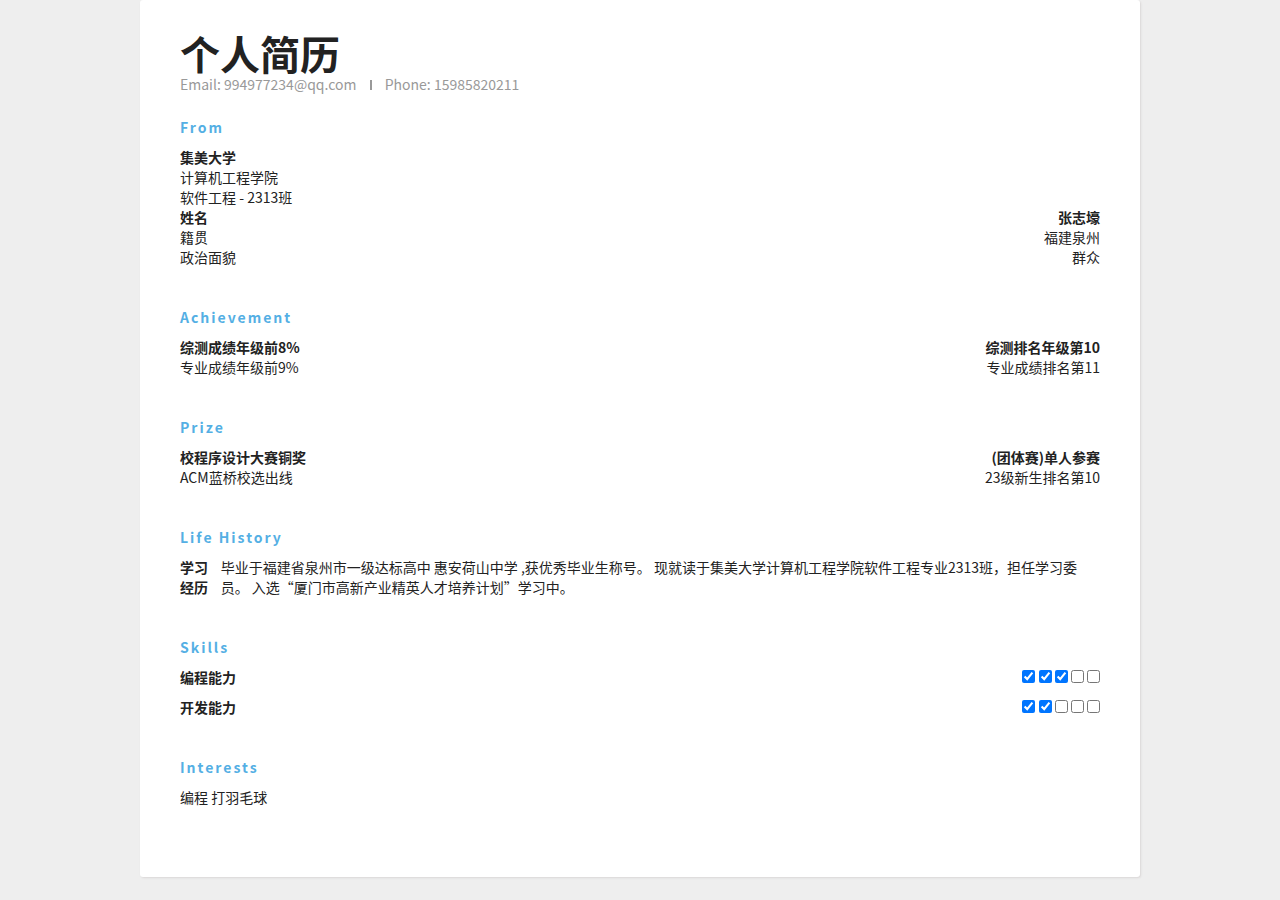
==== resume/resume.html @ 5688c06e "Update resume.html" ====
<!DOCTYPE html>
<html lang="en">
<head>
    <meta charset="UTF-8">
    <meta name="viewport" content="width=device-width, initial-scale=1.0">
    <title>Resume</title>
    <link rel="stylesheet" href="resume.css">
    <link rel="stylesheet" href="style/step/step1.css">
    <link rel="stylesheet" href="style/step/step2.css">
    <link rel="stylesheet" href="style/step/step3.css">
    <link rel="stylesheet" href="style/step/step4.css">
    <link rel="stylesheet" href="style/step/step5.css">
    <link rel="stylesheet" href="style/step/step6.css">
    <link rel="stylesheet" href="style/step/step7.css">
    <link rel="stylesheet" href="https://cdnjs.cloudflare.com/ajax/libs/animate.css/4.1.1/animate.min.css">
</head>
<body>
    <div class="container">
        <div class="header">
            <div class="full-name">
                <div class="animate__animated animate__bounceInRight"><span class="first-name">个人简历</span></div>
                <!-- <span class="last-name">last</span> -->
            </div>
            <div class="contact-info">
                <span class="email">Email: <qq/span>
                <span class="email-val">994977234@qq.com</span>
                <span class="separator"></span>
                <span class="phone">Phone: </span>
                <span class="phone-val">15985820211</span>
            </div>
            
        <div class="details">
            <div class="section">
                <div class="section__title">From</div>
                <div class="section__list">
                    <div class="animate__animated animate__bounceInLeft">
                        <div class="section__list-item">
                        <div class="left">
                            <div class="name">集美大学</div>
                            <div class="addr">计算机工程学院</div>
                            <div class="duration">软件工程 - 2313班</div>
                        </div>
                    </div>
                </div>
                    <div class="section__list-item">
                        <div class="animate__animated animate__bounceInLeft">
                           <div class="left">
                                <div class="name">姓名</div>
                                <div class="addr">籍贯</div>
                                <div class="duration">政治面貌</div>
                            </div> 
                        </div>
                        <div class="animate__animated animate__bounceInRight">
                            <div class="right">
                                <div class="name">张志壕</div>
                                <div class="desc">福建泉州</div>
                                <div class="desc">群众</div>
                            </div>
                        </div>
                    </div>
                </div>
            </div>
        <div class="details">
            <div class="section">
                <div class="section__title">Achievement</div>
                <div class="section__list">
                    <div class="animate__animated animate__bounceInLeft">
                        <div class="section__list-item">
                        <div class="left">
                            <div class="name">综测成绩年级前8%</div>
                            <div class="addr">专业成绩年级前9%</div>
                        </div>
                        <div class="right">
                            <div class="name">综测排名年级第10</div>
                            <div class="desc">专业成绩排名第11</div>
                        </div>
                    </div>
                    </div>
                </div>
            </div>
            <div class="section">
                <div class="section__title">Prize</div>
                <div class="section__list">
                    <div class="animate__animated animate__bounceInRight">
                        <div class="section__list-item">
                        <div class="left">
                            <div class="name">校程序设计大赛铜奖</div>
                            <div class="addr">ACM蓝桥校选出线</div>
                            <div class="duration"></div>
                        </div>
                        <div class="right">
                            <div class="name">(团体赛)单人参赛</div>
                            <div class="desc">23级新生排名第10</div>
                        </div>
                    </div>
                    </div>
                </div>
    
            </div>
            <div class="section">
                <div class="section__title">Life History</div>
                <div class="section__list">
                    <div class="animate__animated animate__backInUp">
                        <div class="section__list-item">
                            <div class="name">学习经历 </div>
                            <div class="text">毕业于福建省泉州市一级达标高中 惠安荷山中学 ,获优秀毕业生称号。
                                现就读于集美大学计算机工程学院软件工程专业2313班，担任学习委员。
                                入选“厦门市高新产业精英人才培养计划”学习中。
                            </div>
                        </div>
                    </div>
                    
    
                    
                </div>
            </div>
            <div class="section">
                <div class="section__title">Skills</div>
                <div class="skills">
                    <div class="skills__item">
                        <div class="left">
                            <div class="animate__animated animate__animated animate__bounceIn">
                                <div class="name">
                                    编程能力
                                </div>
                            </div>
                        </div>
                        <div class="right">
                            <input id="ck1" type="checkbox" checked />
                            <label for="ck1"></label>
    
                            <input id="ck2" type="checkbox" checked />
                            <label for="ck2"></label>
    
                            <input id="ck3" type="checkbox" checked />
                            <label for="ck3"></label>
    
                            <input id="ck4" type="checkbox" />
                            <label for="ck4"></label>
                            
                            <input id="ck5" type="checkbox" />
                            <label for="ck5"></label>
    
                        </div>
                    </div>
    
                </div>
                <div class="skills__item">
                    <div class="left">
                        <div class="animate__animated animate__bounceIn">
                            <div class="name">
                            开发能力
                            </div>
                        </div>
                    </div>
                    <div class="right">
                        <input id="css_ck1" type="checkbox" checked />
                        <label for="css_ck1"></label>
    
                        <input id="css_ck2" type="checkbox" checked />
                        <label for="css_ck2"></label>
    
                        <input id="css_ck3" type="checkbox" />
                        <label for="css_ck3"></label>
                        
                        <input id="css_ck4" type="checkbox" />
                        <label for="css_ck4"></label>
    
                        <input id="css_ck5" type="checkbox" />
                        <label for="css_ck5"></label>
    
                    </div>
                </div>
    
            </div>
            <div class="section">
                <div class="section__title">
                    Interests
                </div>
                <div class="section__list">
                    <div class="section__list-item">
                        编程 打羽毛球
                    </div>
                </div>
            </div>
        </div>
    </div>
</body>
</html>
---- resume/resume.css ----
/* 重置所有元素的边距 */
* {
    /* 边距为0 */
    margin: 0;
    /* 内边距为0 */
    padding: 0;
    /* 盒模型为border-box */
    box-sizing: border-box;
}

/* 设置 html 元素高度为100%,充满整个视窗 */
html {
    /* 高度为100% */
    height: 100%;
}

/* 设置 body 最小高度为100%,充满整个视窗 */
body {
    /* 最小高度为100% */
    min-height: 100%;
    /* 背景色 */
    background: #eee;
    /* 字体家族 */
    font-family: -apple-system,BlinkMacSystemFont,Helvetica Neue,PingFang SC,Microsoft YaHei,Source Han Sans SC,Noto Sans CJK SC,WenQuanYi Micro Hei,sans-serif;
    /* 字体粗细 */
    font-weight: 400;
    /* 文字颜色 */
    color: #222;
    /* 文字大小 */
    font-size: 14px;
    /* 行高 */
    line-height: 26px;
    /* 底部边距 */
    padding-bottom: 50px;
}

/* 设置容器的最大宽度、背景、阴影等 */
.container {
    /* 最大宽度 */
    max-width: 700px;
    /* 背景色 */
    background: #fff;
    /* 左右自动边距 */
    margin: 0px auto;
    /* 阴影 */
    box-shadow: 1px 1px 2px #DAD7D7;
    /* 圆角 */
    border-radius: 3px;
    /* 内边距 */
    padding: 40px;
    /* 顶部边距 */
    margin-top: 50px;
}

/* 头部样式 */
.header {
    /* 底部边距 */
    margin-bottom: 30px;
}

/* 全名样式 */
.header .full-name {
    /* 文字大小 */
    font-size: 40px;
    /* 文字转换为大写 */
    text-transform: uppercase;
    /* 底部边距 */
    margin-bottom: 5px;
}

/* 名样式加粗 */
.header .first-name {
    /* 字体加粗 */
    font-weight: 700;
}

/* 姓样式细体 */
.header .last-name {
    /* 字体细体 */
    font-weight: 300;
}

/* 联系信息样式 */
.header .contact-info {
    /* 底部边距 */
    margin-bottom: 20px;
}

/* 邮箱和电话样式 */
.header .email,
.header .phone {
    /* 文字颜色 */
    color: #999;
    /* 字体细体 */
    font-weight: 300;
}

/* 分隔线样式 */
.header .separator {
    /* 高度 */
    height: 10px;
    /* 转换为行内块元素 */
    display: inline-block;
    /* 左边框 */
    border-left: 2px solid #999;
    /* 左右边距 */
    margin: 0px 10px;
}

/* 职位样式 */
.header .position {
    /* 字体加粗 */
    font-weight: bold;
    /* 转换为行内块元素 */
    display: inline-block;
    /* 右边距 */
    margin-right: 10px;
    /* 下划线 */
    /* text-decoration: underline; */
    color: #54AFE4;
}

/* 详细信息样式 */
.details {
    /* 行高 */
    line-height: 20px;
}

/* 区域块样式 */
.details .section {
    /* 底部边距 */
    margin-bottom: 40px;
}

/* 最后一个区域块边距为0 */
.details .section:last-of-type {
    /* 底部边距为0 */
    margin-bottom: 0px;
}

/* 区域标题样式 */
.details .section__title {
    /* 字母间距 */
    letter-spacing: 2px;
    /* 文字颜色 */
    color: #54AFE4;
    /* 字体加粗 */
    font-weight: bold;
    /* 底部边距 */
    margin-bottom: 10px;
}

/* 区域块的列表项样式 */
.details .section__list-item {
    /* 底部边距 */
    margin-bottom: 40px;
    display: flex;
    justify-content: space-between;
}

/* 最后一个列表项边距为0 */
.details .section__list-item:last-of-type {
    /* 底部边距为0 */
    margin-bottom: 0;
}

/* 左右两列对齐方式 */
.details .left,
.details .right {
    /* 垂直对齐 */
    vertical-align: top;
    /* 转换为行内块元素 */
    display: inline-block;
}

/* 左列宽度 */
.details .left {
    /* 宽度为60% */
    /* width: 60%; */
}

/* 右列文本右对齐 */
.details .right {
    /* 文本右对齐 */
    text-align: right;
    /* 宽度为39% */
    /* width: 39%; */
}

/* 名字加粗 */
.details .name {
    /* 字体加粗 */
    font-weight: bold;
}

/* 链接样式 */
.details a {
    /* 去掉下划线 */
    text-decoration: none;
    /* 颜色 */
    color: #000;
    /* 斜体 */
    font-style: italic;
}

/* 鼠标悬停时添加下划线 */
.details a:hover {
    /* 文字下划线 */
    text-decoration: underline;
    /* 颜色 */
    color: #000;
}

/* 每项技能的样式 */
.details .skills__item {
    /* 底部边距 */
    margin-bottom: 10px;
    display: flex;
    justify-content: space-between;
}

/* 技能条样式 */
---- resume/style/step/step1.css ----
* {
    margin: 0;
}

body, html {
    height: 100%;
}

header, footer {
    padding: 1rem;
    background-color: aliceblue;
}

p, aside {
    margin: 1rem;
}
---- resume/style/step/step2.css ----
.container {
    max-width: 1000px;
    min-height: 100%;
    margin: 0 auto;
    display: flex;
    flex-direction: column;
    justify-content: space-between;
}
---- resume/style/step/step3.css ----
main {
    margin-bottom: auto;
}
---- resume/style/step/step4.css ----
main {
    display: flex;
}
---- resume/style/step/step5.css ----
main aside {
    flex-shrink: 0;
    margin-right: 2rem;
}
---- resume/style/step/step6.css ----
@media (max-width: 768px) {
    main {
        padding: 1rem;
        flex-direction: column;
    }
}
---- resume/style/step/step7.css ----
@media (max-width: 768px) {
    main {
        flex-direction: column-reverse;

    }
}
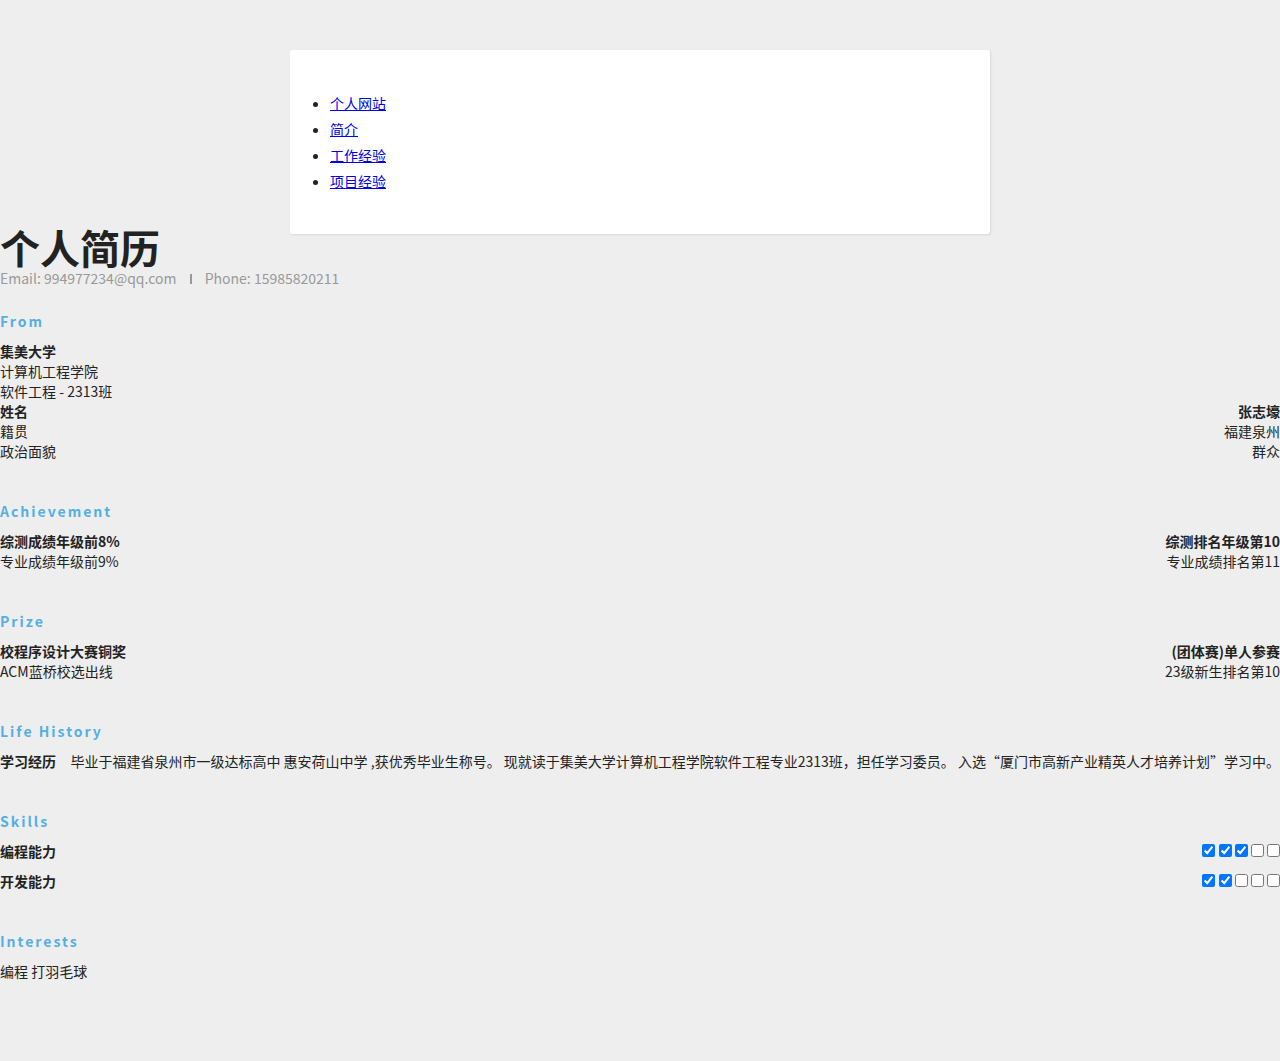
==== commit bf834d08: "Update resume.html" ====
--- a/resume/resume.html
+++ b/resume/resume.html
@@ -5,17 +5,45 @@
     <meta name="viewport" content="width=device-width, initial-scale=1.0">
     <title>Resume</title>
     <link rel="stylesheet" href="resume.css">
-    <link rel="stylesheet" href="style/step/step1.css">
-    <link rel="stylesheet" href="style/step/step2.css">
-    <link rel="stylesheet" href="style/step/step3.css">
-    <link rel="stylesheet" href="style/step/step4.css">
-    <link rel="stylesheet" href="style/step/step5.css">
-    <link rel="stylesheet" href="style/step/step6.css">
-    <link rel="stylesheet" href="style/step/step7.css">
+    <link rel="stylesheet" href="style/style/step1.css">
+    <link rel="stylesheet" href="style/style/step2.css">
+    <link rel="stylesheet" href="style/style/step3.css">
+    <link rel="stylesheet" href="style/style/step4.css">
+    <link rel="stylesheet" href="style/style/step5.css">
+    <link rel="stylesheet" href="style/style/step6.css">
+    <link rel="stylesheet" href="style/style/step7.css">
+    <link rel="stylesheet" href="style/style/step8.css">
+    <link rel="stylesheet" href="style/style/step9.css">
+    <link rel="stylesheet" href="style/style/step10.css">
+    <link rel="stylesheet" href="style/style/step11.css">
+    <link rel="stylesheet" href="style/style/step12.css">
+    <link rel="stylesheet" href="style/style/step13.css">
+    <link rel="stylesheet" href="style/style/step14.css">
+    <link rel="stylesheet" href="style/style/step15.css">
+    <link rel="stylesheet" href="style/style/step16.css">
+    <link rel="stylesheet" href="style/style/step17.css">
+    <link rel="stylesheet" href="style/style/step18.css">
     <link rel="stylesheet" href="https://cdnjs.cloudflare.com/ajax/libs/animate.css/4.1.1/animate.min.css">
 </head>
 <body>
-    <div class="container">
+    <header class="nav">
+        <div class="container container-flex">
+            <ul>
+                <li><a href="https://shang11925.github.io/MyWeb.html" class="nav-link site-title">个人网站</a></li>
+            </ul>
+            <ul>
+                <li><a href="https://shang11925.github.io/resume/resume/resume.html" class="nav-link">简介</a></li>
+            </ul>
+            <ul>
+                <li><a href="#" class="nav-link">工作经验</a></li>
+            </ul>
+            <ul>
+                <li><a href="#" class="nav-link">项目经验</a></li>
+            </ul>
+        </div>
+    </header>
+    
+    <div class="containerResume">
         <div class="header">
             <div class="full-name">
                 <div class="animate__animated animate__bounceInRight"><span class="first-name">个人简历</span></div>
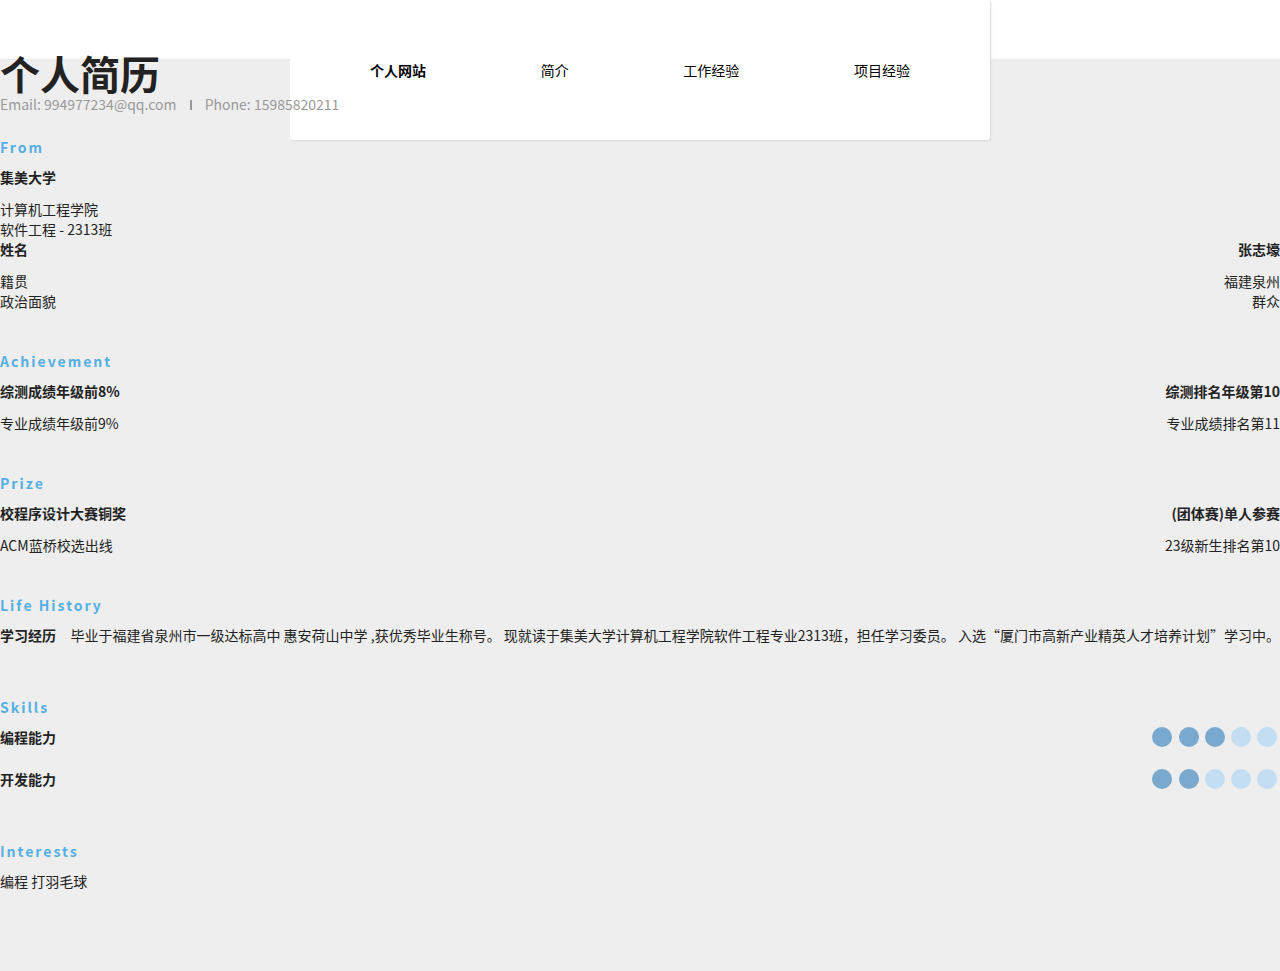
==== commit 19550f4c: "Update resume.html" ====
--- a/resume/resume.html
+++ b/resume/resume.html
@@ -4,7 +4,7 @@
     <meta charset="UTF-8">
     <meta name="viewport" content="width=device-width, initial-scale=1.0">
     <title>Resume</title>
-    <link rel="stylesheet" href="resume.css">
+    <link rel="stylesheet" href="resume2.css">
     <link rel="stylesheet" href="style/style/step1.css">
     <link rel="stylesheet" href="style/style/step2.css">
     <link rel="stylesheet" href="style/style/step3.css">
--- a/resume/resume2.css
+++ b/resume/resume2.css
@@ -0,0 +1,246 @@
+/* 重置所有元素的边距 */
+* {
+    /* 边距为0 */
+    margin: 0;
+    /* 内边距为0 */
+    padding: 0;
+    /* 盒模型为border-box */
+    box-sizing: border-box;
+}
+
+/* 设置 html 元素高度为100%,充满整个视窗 */
+html {
+    /* 高度为100% */
+    height: 100%;
+}
+
+/* 设置 body 最小高度为100%,充满整个视窗 */
+body {
+    /* 最小高度为100% */
+    min-height: 100%;
+    /* 背景色 */
+    background: #eee;
+    /* 字体家族 */
+    font-family: -apple-system,BlinkMacSystemFont,Helvetica Neue,PingFang SC,Microsoft YaHei,Source Han Sans SC,Noto Sans CJK SC,WenQuanYi Micro Hei,sans-serif;
+    /* 字体粗细 */
+    font-weight: 400;
+    /* 文字颜色 */
+    color: #222;
+    /* 文字大小 */
+    font-size: 14px;
+    /* 行高 */
+    line-height: 26px;
+    /* 底部边距 */
+    padding-bottom: 50px;
+}
+
+/* 设置容器的最大宽度、背景、阴影等 */
+.container {
+    /* 最大宽度 */
+    max-width: 700px;
+    /* 背景色 */
+    background: #fff;
+    /* 左右自动边距 */
+    margin: 0px auto;
+    /* 阴影 */
+    box-shadow: 1px 1px 2px #DAD7D7;
+    /* 圆角 */
+    border-radius: 3px;
+    /* 内边距 */
+    padding: 40px;
+    /* 顶部边距 */
+    margin-top: 50px;
+}
+
+/* 头部样式 */
+.header {
+    /* 底部边距 */
+    margin-bottom: 30px;
+}
+
+/* 全名样式 */
+.header .full-name {
+    /* 文字大小 */
+    font-size: 40px;
+    /* 文字转换为大写 */
+    text-transform: uppercase;
+    /* 底部边距 */
+    margin-bottom: 5px;
+}
+
+/* 名样式加粗 */
+.header .first-name {
+    /* 字体加粗 */
+    font-weight: 700;
+}
+
+/* 姓样式细体 */
+.header .last-name {
+    /* 字体细体 */
+    font-weight: 300;
+}
+
+/* 联系信息样式 */
+.header .contact-info {
+    /* 底部边距 */
+    margin-bottom: 20px;
+}
+
+/* 邮箱和电话样式 */
+.header .email,
+.header .phone {
+    /* 文字颜色 */
+    color: #999;
+    /* 字体细体 */
+    font-weight: 300;
+}
+
+/* 分隔线样式 */
+.header .separator {
+    /* 高度 */
+    height: 10px;
+    /* 转换为行内块元素 */
+    display: inline-block;
+    /* 左边框 */
+    border-left: 2px solid #999;
+    /* 左右边距 */
+    margin: 0px 10px;
+}
+
+/* 职位样式 */
+.header .position {
+    /* 字体加粗 */
+    font-weight: bold;
+    /* 转换为行内块元素 */
+    display: inline-block;
+    /* 右边距 */
+    margin-right: 10px;
+    /* 下划线 */
+    text-decoration: underline;
+}
+
+/* 详细信息样式 */
+.details {
+    /* 行高 */
+    line-height: 20px;
+}
+
+/* 区域块样式 */
+.details .section {
+    /* 底部边距 */
+    margin-bottom: 40px;
+}
+
+/* 最后一个区域块边距为0 */
+.details .section:last-of-type {
+    /* 底部边距为0 */
+    margin-bottom: 0px;
+}
+
+/* 区域标题样式 */
+.details .section__title {
+    /* 字母间距 */
+    letter-spacing: 2px;
+    /* 文字颜色 */
+    color: #54AFE4;
+    /* 字体加粗 */
+    font-weight: bold;
+    /* 底部边距 */
+    margin-bottom: 10px;
+}
+
+/* 区域块的列表项样式 */
+.details .section__list-item {
+    /* 底部边距 */
+    margin-bottom: 40px;
+    display: flex;
+    justify-content: space-between;
+}
+
+/* 最后一个列表项边距为0 */
+.details .section__list-item:last-of-type {
+    /* 底部边距为0 */
+    margin-bottom: 0;
+}
+
+/* 左右两列对齐方式 */
+.details .left,
+.details .right {
+    /* 垂直对齐 */
+    vertical-align: top;
+    /* 转换为行内块元素 */
+    display: inline-block;
+}
+
+/* 左列宽度 */
+.details .left {
+    /* 宽度为60% */
+    /* width: 60%; */
+}
+
+/* 右列文本右对齐 */
+.details .right {
+    /* 文本右对齐 */
+    text-align: right;
+    /* 宽度为39% */
+    /* width: 39%; */
+}
+
+/* 名字加粗 */
+.details .name {
+    /* 字体加粗 */
+    font-weight: bold;
+}
+
+/* 链接样式 */
+.details a {
+    /* 去掉下划线 */
+    text-decoration: none;
+    /* 颜色 */
+    color: #000;
+    /* 斜体 */
+    font-style: italic;
+}
+
+/* 鼠标悬停时添加下划线 */
+.details a:hover {
+    /* 文字下划线 */
+    text-decoration: underline;
+    /* 颜色 */
+    color: #000;
+}
+
+/* 每项技能的样式 */
+.details .skills__item {
+    /* 底部边距 */
+    margin-bottom: 10px;
+    display: flex;
+    justify-content: space-between;
+}
+
+/* 技能条样式 */
+/* 输入隐藏 */
+.details .skills__item .right input {
+    display: none;
+}
+
+/* 标签样式 */
+.details .skills__item .right label {
+    /* 转换为行内块元素 */
+    display: inline-block;
+    /* 宽度 */
+    width: 20px;
+    /* 高度 */
+    height: 20px;
+    /* 背景色 */
+    background: #C3DEF3;
+    /* 圆角 */
+    border-radius: 20px;
+    /* 右边距 */
+    margin-right: 3px;
+}
+
+/* 选择时改变标签背景色 */
+.details .skills__item .right input:checked+label {
+    background: #79A9CE;
+}
--- a/resume/style/style/step1.css
+++ b/resume/style/style/step1.css
@@ -0,0 +1,5 @@
+/* 通用样式重置 */
+* {
+    margin: 0; /* 设置外边距为0 */
+    padding: 0; /* 设置内边距为0 */
+}
--- a/resume/style/style/step2.css
+++ b/resume/style/style/step2.css
@@ -0,0 +1,4 @@
+.container {
+    width: 80%; /* 设置容器宽度为80% */
+    margin: 0 auto; /* 设置容器居中 */
+}
--- a/resume/style/style/step3.css
+++ b/resume/style/style/step3.css
@@ -0,0 +1,4 @@
+.container-flex {
+    display: flex; /* 设置容器为flex布局 */
+    justify-content: space-between; /* 设置子元素水平间距为头尾平均分布 */
+}
--- a/resume/style/style/step4.css
+++ b/resume/style/style/step4.css
@@ -0,0 +1,8 @@
+/* 导航栏列表项 */
+.nav li {
+    display: inline-block; /* 设置导航栏列表项为inline-block元素 */
+    list-style: none; /* 取消列表项前面的默认样式 */
+    height: 60px; /* 设置列表项高度为60px */
+    line-height: 60px; /* 设置列表项中的文本垂直居中 */
+    padding: 0 40px; /* 设置列表项左右内边距为40px */
+}
--- a/resume/style/style/step5.css
+++ b/resume/style/style/step5.css
@@ -0,0 +1,5 @@
+/* 导航栏链接样式 */
+.nav-link {
+    color: #000; /* 设置链接颜色为黑色 */
+    text-decoration: none; /* 去掉链接下划线 */
+}
--- a/resume/style/style/step6.css
+++ b/resume/style/style/step6.css
@@ -0,0 +1,4 @@
+/* 网站标题样式 */
+.site-title {
+    font-weight: bold; /* 设置文字加粗 */
+}
--- a/resume/style/style/step7.css
+++ b/resume/style/style/step7.css
@@ -0,0 +1,7 @@
+/* 导航栏样式 */
+.nav {
+    background: #fff; /* 设置导航栏背景色为白色 */
+    height: 60px; /* 设置导航栏高度为60px */
+    border-bottom: 1px solid #e9ecef; 
+    /* 设置导航栏底部边框为1px灰色 */
+}
--- a/resume/style/style/step8.css
+++ b/resume/style/style/step8.css
@@ -0,0 +1,9 @@
+/* 导航栏列表项悬停效果 */
+.nav li:hover {
+    border-bottom: 1px solid #DE3712; /* 设置列表项悬停时底部边框为1px红色 */
+}
+
+/* 导航栏链接悬停效果 */
+.nav-link:hover {
+    color: #DE3712; /* 设置链接悬停时颜色为红色 */
+}
--- a/resume/style/style/step9.css
+++ b/resume/style/style/step9.css
@@ -0,0 +1,9 @@
+/* 主内容样式 */
+main {
+    margin-top: 120px; /* 设置主内容距离上方距离为120px */
+}
+
+.bq {
+    width: 60%; /* 设置宽度为60% */
+    margin: 120px auto; /* 设置引用部分居中，上下外边距为120px */
+}
--- a/resume/style/style/step10.css
+++ b/resume/style/style/step10.css
@@ -0,0 +1,5 @@
+/* 个人简介样式 */
+.intro {
+    max-width: 500px; /* 设置个人简介最大宽度为500px */
+    margin: 0 auto; /* 设置个人简介居中 */
+}
--- a/resume/style/style/step11.css
+++ b/resume/style/style/step11.css
@@ -0,0 +1,7 @@
+/* 头像样式 */
+.avatar {
+    float: left; /* 设置头像左浮动 */
+    margin-right: 20px; /* 设置头像右边距为20px */
+    border-radius: 50%; /* 设置圆形头像 */
+    width: 100px; /* 设置头像宽度为100px */
+}
--- a/resume/style/style/step12.css
+++ b/resume/style/style/step12.css
@@ -0,0 +1,7 @@
+.name {
+    margin-bottom: 12px; /* 设置用户名下方外边距为12px */
+}
+
+.bio {
+    color: gray; /* 设置颜色为灰色 */
+}
--- a/resume/style/style/step13.css
+++ b/resume/style/style/step13.css
@@ -0,0 +1,7 @@
+/* 引用区块内的小字 */
+.small {
+    font-size: 12px; /* 设置字号为12px */
+    text-align: center; /* 设置居中对齐 */
+    color: gray; /* 设置字体颜色为灰色 */
+    margin-bottom: 8px; /* 设置下方外边距为8px */
+}
--- a/resume/style/style/step14.css
+++ b/resume/style/style/step14.css
@@ -0,0 +1,12 @@
+/* 引用区块的样式 */
+blockquote {
+    font-size: 23px; /* 设置字号为23px */
+    font-family: Open Sans; /* 设置字体为Open Sans */
+    font-style: italic; /* 设置文字倾斜 */
+    color: #555555; /* 设置字体颜色为深灰色 */
+    padding: 18px 30px 18px 75px; /* 设置内边距，顺序分别为上右下左 */
+    border-left: 8px solid #78C0A8; /* 设置左侧边框为8px蓝色 */
+    line-height: 1.6; /* 设置行高为1.6倍 */
+    position: relative; /* 设置定位为相对定位 */
+    background: #EDEDED; /* 设置背景色为浅灰色 */
+}
--- a/resume/style/style/step15.css
+++ b/resume/style/style/step15.css
@@ -0,0 +1,15 @@
+/* 引用区块的左引号 */
+blockquote::before {
+    font-family: Arial; /* 设置字体为Arial */
+    content: "\201C"; /* 设置内容为左引号 */
+    color: #78C0A8; /* 设置颜色为蓝色 */
+    font-size: 64px; /* 设置字号为64px */
+    position: absolute; /* 设置绝对定位 */
+    left: 10px; /* 设置距离左侧10px */
+    top: -10px; /* 设置距离上方-10px */
+}
+
+/* 引用区块的右引号 */
+blockquote::after {
+    content: ''; /* 设置内容为空 */
+}
--- a/resume/style/style/step16.css
+++ b/resume/style/style/step16.css
@@ -0,0 +1,8 @@
+/* 引用区块中的文字 */
+blockquote span {
+    display: block; /* 设置为块元素 */
+    color: #333333; /* 设置字体颜色为黑色 */
+    font-style: normal; /* 取消字体倾斜 */
+    font-weight: bold; /* 设置字体加粗 */
+    margin-top: 16px; /* 上方外边距为16px */
+}
--- a/resume/style/style/step17.css
+++ b/resume/style/style/step17.css
@@ -0,0 +1,11 @@
+/* 当屏幕宽度小于或等于768px时，应用以下样式 */
+@media (max-width: 980px) {
+    .nav ul:last-child {
+        display: none; /* 隐藏导航栏最后一个ul元素 */
+    }
+}
+@media (max-width: 900px) {
+    .nav ul:last-child + ul {
+        display: none; /* 隐藏导航栏最后一个ul元素 */
+    }
+}
--- a/resume/style/style/step18.css
+++ b/resume/style/style/step18.css
@@ -0,0 +1,11 @@
+/* 当屏幕宽度小于或等于768px时，应用以下样式 */
+@media (max-width: 768px) {
+    .container-flex ul:first-child {
+        flex-grow: 1; /* 伸展剩余空间 */
+        text-align: center; /* 文本居中 */
+    }
+    
+    .bq {
+        width: 100%; /* 设置宽度为100% */
+    }
+}
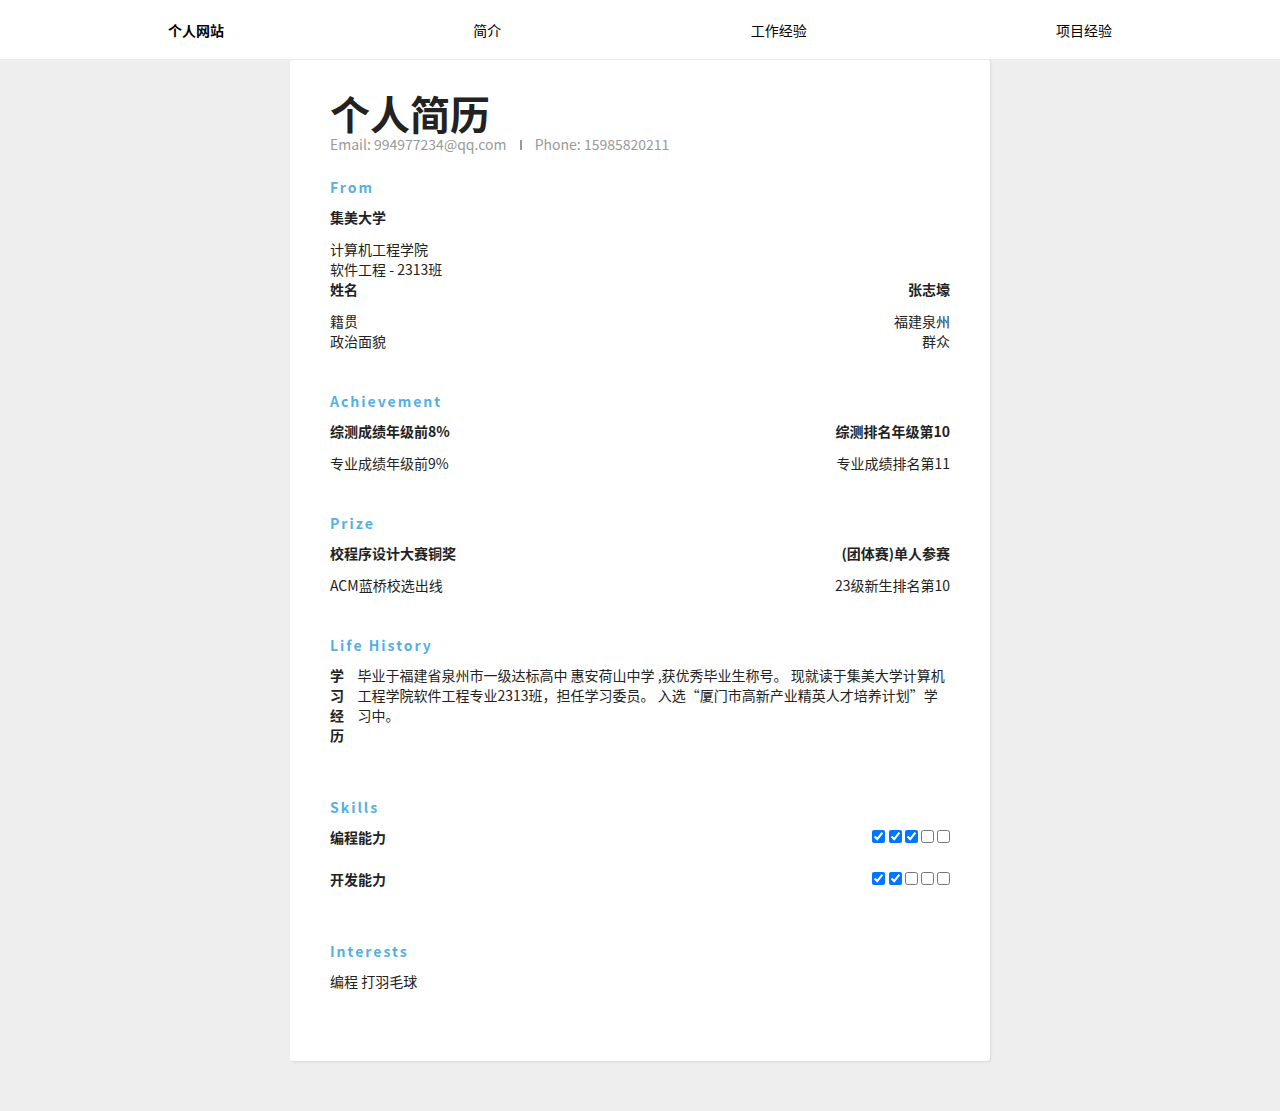
==== commit fb09c2e7: "Update resume.html" ====
--- a/resume/resume.html
+++ b/resume/resume.html
@@ -4,7 +4,7 @@
     <meta charset="UTF-8">
     <meta name="viewport" content="width=device-width, initial-scale=1.0">
     <title>Resume</title>
-    <link rel="stylesheet" href="resume2.css">
+    <link rel="stylesheet" href="resume.css">
     <link rel="stylesheet" href="style/style/step1.css">
     <link rel="stylesheet" href="style/style/step2.css">
     <link rel="stylesheet" href="style/style/step3.css">
--- a/resume/resume.css
+++ b/resume/resume.css
@@ -0,0 +1,223 @@
+/* 重置所有元素的边距 */
+* {
+    /* 边距为0 */
+    margin: 0;
+    /* 内边距为0 */
+    padding: 0;
+    /* 盒模型为border-box */
+    box-sizing: border-box;
+}
+
+/* 设置 html 元素高度为100%,充满整个视窗 */
+html {
+    /* 高度为100% */
+    height: 100%;
+}
+
+/* 设置 body 最小高度为100%,充满整个视窗 */
+body {
+    /* 最小高度为100% */
+    min-height: 100%;
+    /* 背景色 */
+    background: #eee;
+    /* 字体家族 */
+    font-family: -apple-system,BlinkMacSystemFont,Helvetica Neue,PingFang SC,Microsoft YaHei,Source Han Sans SC,Noto Sans CJK SC,WenQuanYi Micro Hei,sans-serif;
+    /* 字体粗细 */
+    font-weight: 400;
+    /* 文字颜色 */
+    color: #222;
+    /* 文字大小 */
+    font-size: 14px;
+    /* 行高 */
+    line-height: 26px;
+    /* 底部边距 */
+    padding-bottom: 50px;
+}
+
+/* 设置容器的最大宽度、背景、阴影等 */
+.containerResume {
+    /* 最大宽度 */
+    max-width: 700px;
+    /* 背景色 */
+    background: #fff;
+    /* 左右自动边距 */
+    margin: 0px auto;
+    /* 阴影 */
+    box-shadow: 1px 1px 2px #DAD7D7;
+    /* 圆角 */
+    border-radius: 3px;
+    /* 内边距 */
+    padding: 40px;
+    /* 顶部边距 */
+    margin-top: 0px;
+    
+}
+
+/* 头部样式 */
+.header {
+    /* 底部边距 */
+    margin-bottom: 30px;
+}
+
+/* 全名样式 */
+.header .full-name {
+    /* 文字大小 */
+    font-size: 40px;
+    /* 文字转换为大写 */
+    text-transform: uppercase;
+    /* 底部边距 */
+    margin-bottom: 5px;
+}
+
+/* 名样式加粗 */
+.header .first-name {
+    /* 字体加粗 */
+    font-weight: 700;
+}
+
+/* 姓样式细体 */
+.header .last-name {
+    /* 字体细体 */
+    font-weight: 300;
+}
+
+/* 联系信息样式 */
+.header .contact-info {
+    /* 底部边距 */
+    margin-bottom: 20px;
+}
+
+/* 邮箱和电话样式 */
+.header .email,
+.header .phone {
+    /* 文字颜色 */
+    color: #999;
+    /* 字体细体 */
+    font-weight: 300;
+}
+
+/* 分隔线样式 */
+.header .separator {
+    /* 高度 */
+    height: 10px;
+    /* 转换为行内块元素 */
+    display: inline-block;
+    /* 左边框 */
+    border-left: 2px solid #999;
+    /* 左右边距 */
+    margin: 0px 10px;
+}
+
+/* 职位样式 */
+.header .position {
+    /* 字体加粗 */
+    font-weight: bold;
+    /* 转换为行内块元素 */
+    display: inline-block;
+    /* 右边距 */
+    margin-right: 10px;
+    /* 下划线 */
+    /* text-decoration: underline; */
+    color: #54AFE4;
+}
+
+/* 详细信息样式 */
+.details {
+    /* 行高 */
+    line-height: 20px;
+}
+
+/* 区域块样式 */
+.details .section {
+    /* 底部边距 */
+    margin-bottom: 40px;
+}
+
+/* 最后一个区域块边距为0 */
+.details .section:last-of-type {
+    /* 底部边距为0 */
+    margin-bottom: 0px;
+}
+
+/* 区域标题样式 */
+.details .section__title {
+    /* 字母间距 */
+    letter-spacing: 2px;
+    /* 文字颜色 */
+    color: #54AFE4;
+    /* 字体加粗 */
+    font-weight: bold;
+    /* 底部边距 */
+    margin-bottom: 10px;
+}
+
+/* 区域块的列表项样式 */
+.details .section__list-item {
+    /* 底部边距 */
+    margin-bottom: 40px;
+    display: flex;
+    justify-content: space-between;
+}
+
+/* 最后一个列表项边距为0 */
+.details .section__list-item:last-of-type {
+    /* 底部边距为0 */
+    margin-bottom: 0;
+}
+
+/* 左右两列对齐方式 */
+.details .left,
+.details .right {
+    /* 垂直对齐 */
+    vertical-align: top;
+    /* 转换为行内块元素 */
+    display: inline-block;
+}
+
+/* 左列宽度 */
+.details .left {
+    /* 宽度为60% */
+    /* width: 60%; */
+}
+
+/* 右列文本右对齐 */
+.details .right {
+    /* 文本右对齐 */
+    text-align: right;
+    /* 宽度为39% */
+    /* width: 39%; */
+}
+
+/* 名字加粗 */
+.details .name {
+    /* 字体加粗 */
+    font-weight: bold;
+}
+
+/* 链接样式 */
+.details a {
+    /* 去掉下划线 */
+    text-decoration: none;
+    /* 颜色 */
+    color: #000;
+    /* 斜体 */
+    font-style: italic;
+}
+
+/* 鼠标悬停时添加下划线 */
+.details a:hover {
+    /* 文字下划线 */
+    text-decoration: underline;
+    /* 颜色 */
+    color: #000;
+}
+
+/* 每项技能的样式 */
+.details .skills__item {
+    /* 底部边距 */
+    margin-bottom: 10px;
+    display: flex;
+    justify-content: space-between;
+}
+
+/* 技能条样式 */
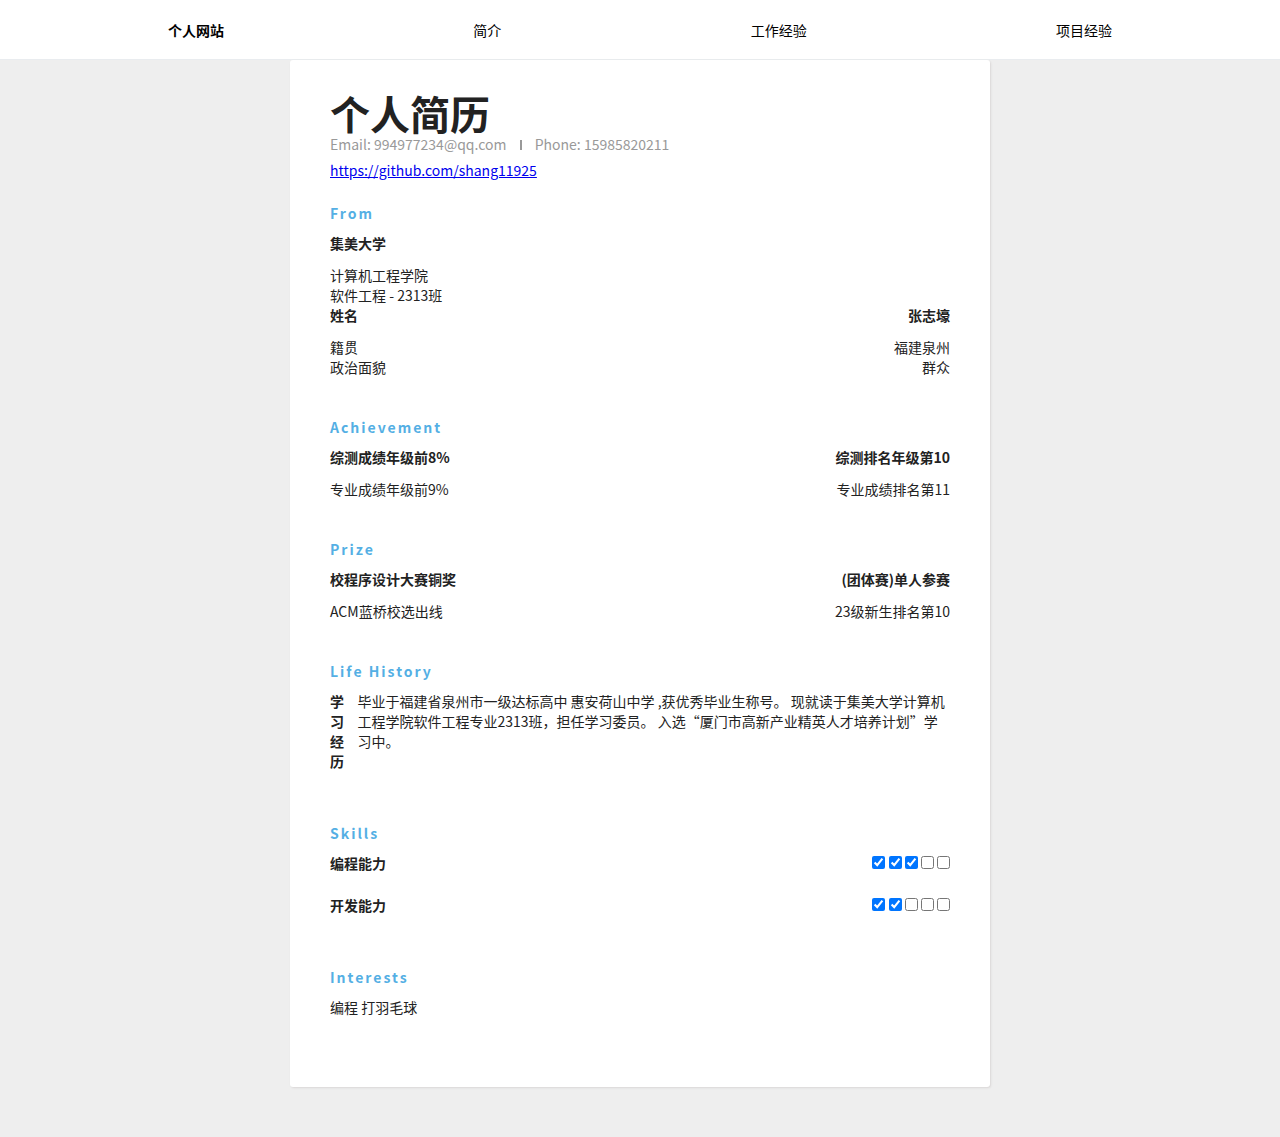
==== commit fd1a3db1: "Update resume.html" ====
--- a/resume/resume.html
+++ b/resume/resume.html
@@ -29,7 +29,7 @@
     <header class="nav">
         <div class="container container-flex">
             <ul>
-                <li><a href="https://shang11925.github.io/MyWeb.html" class="nav-link site-title">个人网站</a></li>
+                <li><a href="https://shang11925.github.io" class="nav-link site-title">个人网站</a></li>
             </ul>
             <ul>
                 <li><a href="https://shang11925.github.io/resume/resume/resume.html" class="nav-link">简介</a></li>
@@ -55,6 +55,8 @@
                 <span class="separator"></span>
                 <span class="phone">Phone: </span>
                 <span class="phone-val">15985820211</span>
+                <br>
+                <a href="https://github.com/shang11925">https://github.com/shang11925</a>
             </div>
             
         <div class="details">
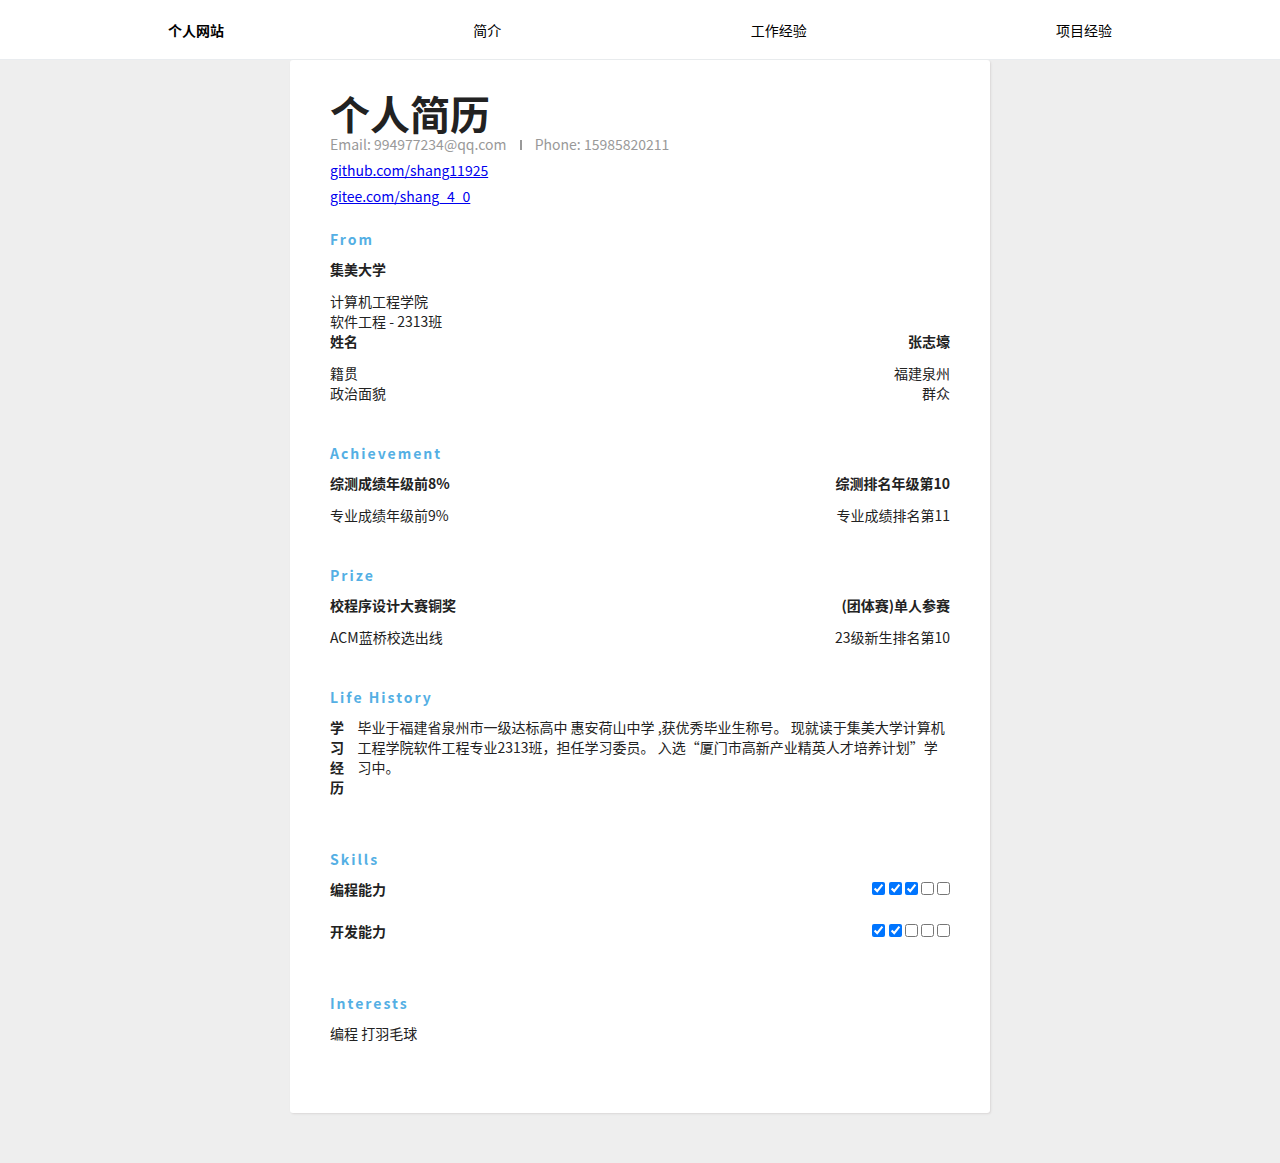
==== commit 1c253d71: "Update resume.html" ====
--- a/resume/resume.html
+++ b/resume/resume.html
@@ -56,7 +56,9 @@
                 <span class="phone">Phone: </span>
                 <span class="phone-val">15985820211</span>
                 <br>
-                <a href="https://github.com/shang11925">https://github.com/shang11925</a>
+                <a href="https://github.com/shang11925">github.com/shang11925</a>
+                <br>
+                <a href="https://gitee.com/shang_4_0">gitee.com/shang_4_0</a>
             </div>
             
         <div class="details">
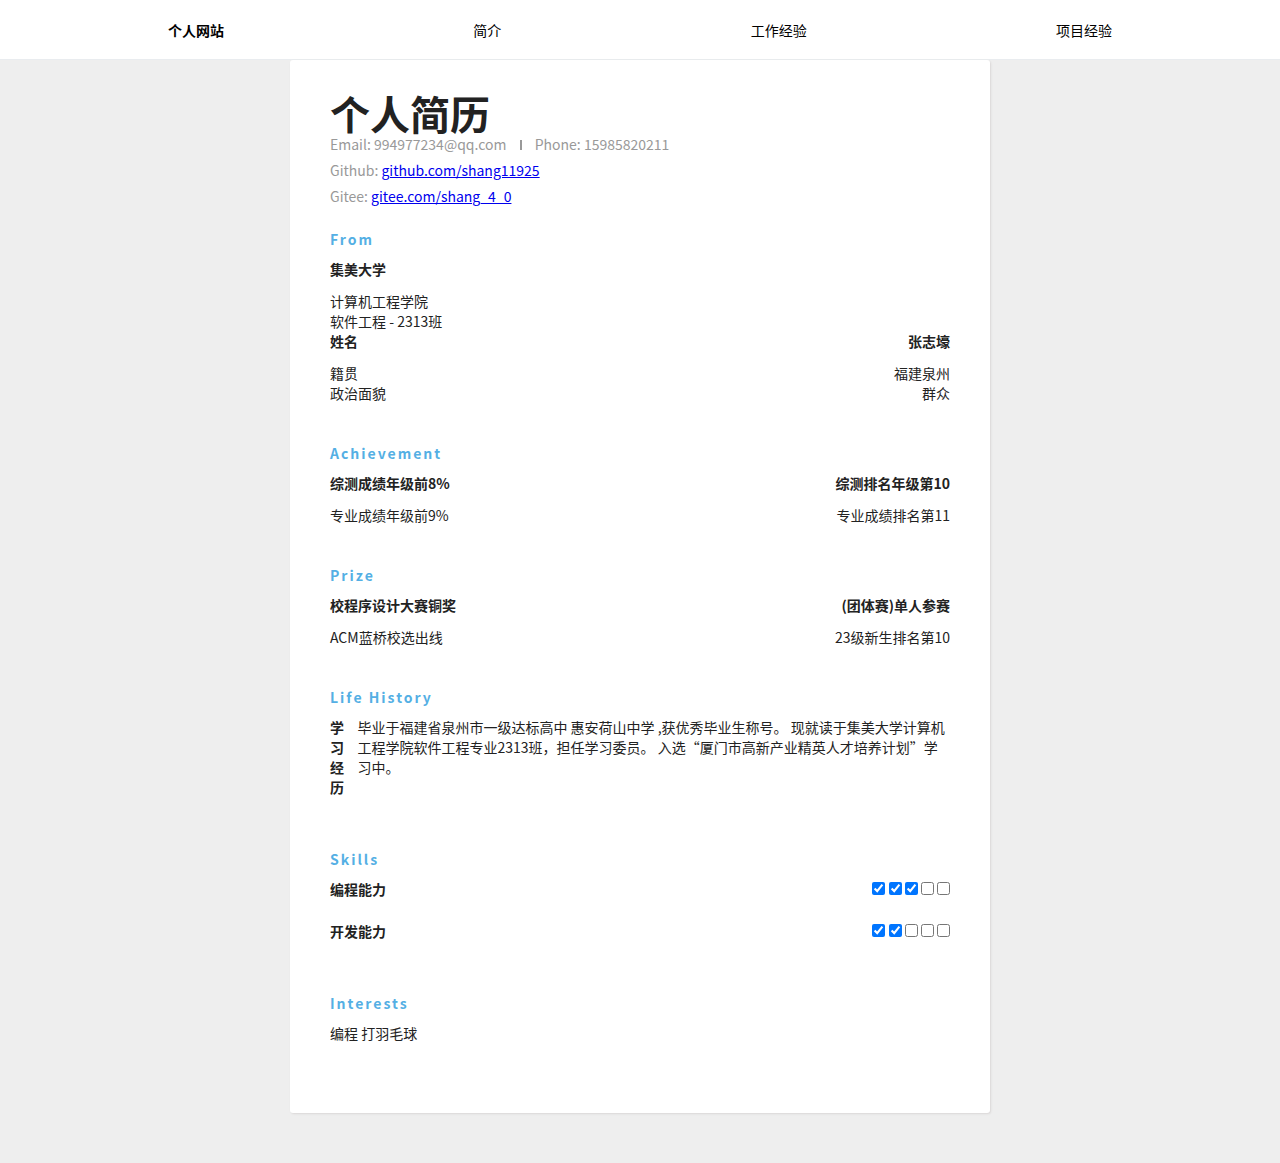
==== commit 82d346fb: "Update resume.html" ====
--- a/resume/resume.html
+++ b/resume/resume.html
@@ -23,6 +23,7 @@
     <link rel="stylesheet" href="style/style/step16.css">
     <link rel="stylesheet" href="style/style/step17.css">
     <link rel="stylesheet" href="style/style/step18.css">
+    <link rel="stylesheet" href="style/my.css">
     <link rel="stylesheet" href="https://cdnjs.cloudflare.com/ajax/libs/animate.css/4.1.1/animate.min.css">
 </head>
 <body>
@@ -56,9 +57,12 @@
                 <span class="phone">Phone: </span>
                 <span class="phone-val">15985820211</span>
                 <br>
-                <a href="https://github.com/shang11925">github.com/shang11925</a>
+                <span class="phone">Github: </span>
+                <span class="phone-val"><a href="https://github.com/shang11925">github.com/shang11925</a></span>
                 <br>
-                <a href="https://gitee.com/shang_4_0">gitee.com/shang_4_0</a>
+                <span class="phone">Gitee: </span>
+                <span class="phone-val"><a href="https://gitee.com/shang_4_0">gitee.com/shang_4_0</a></span>
+                
             </div>
             
         <div class="details">
@@ -219,3 +223,6 @@
     </div>
 </body>
 </html>
+    </div>
+</body>
+</html>
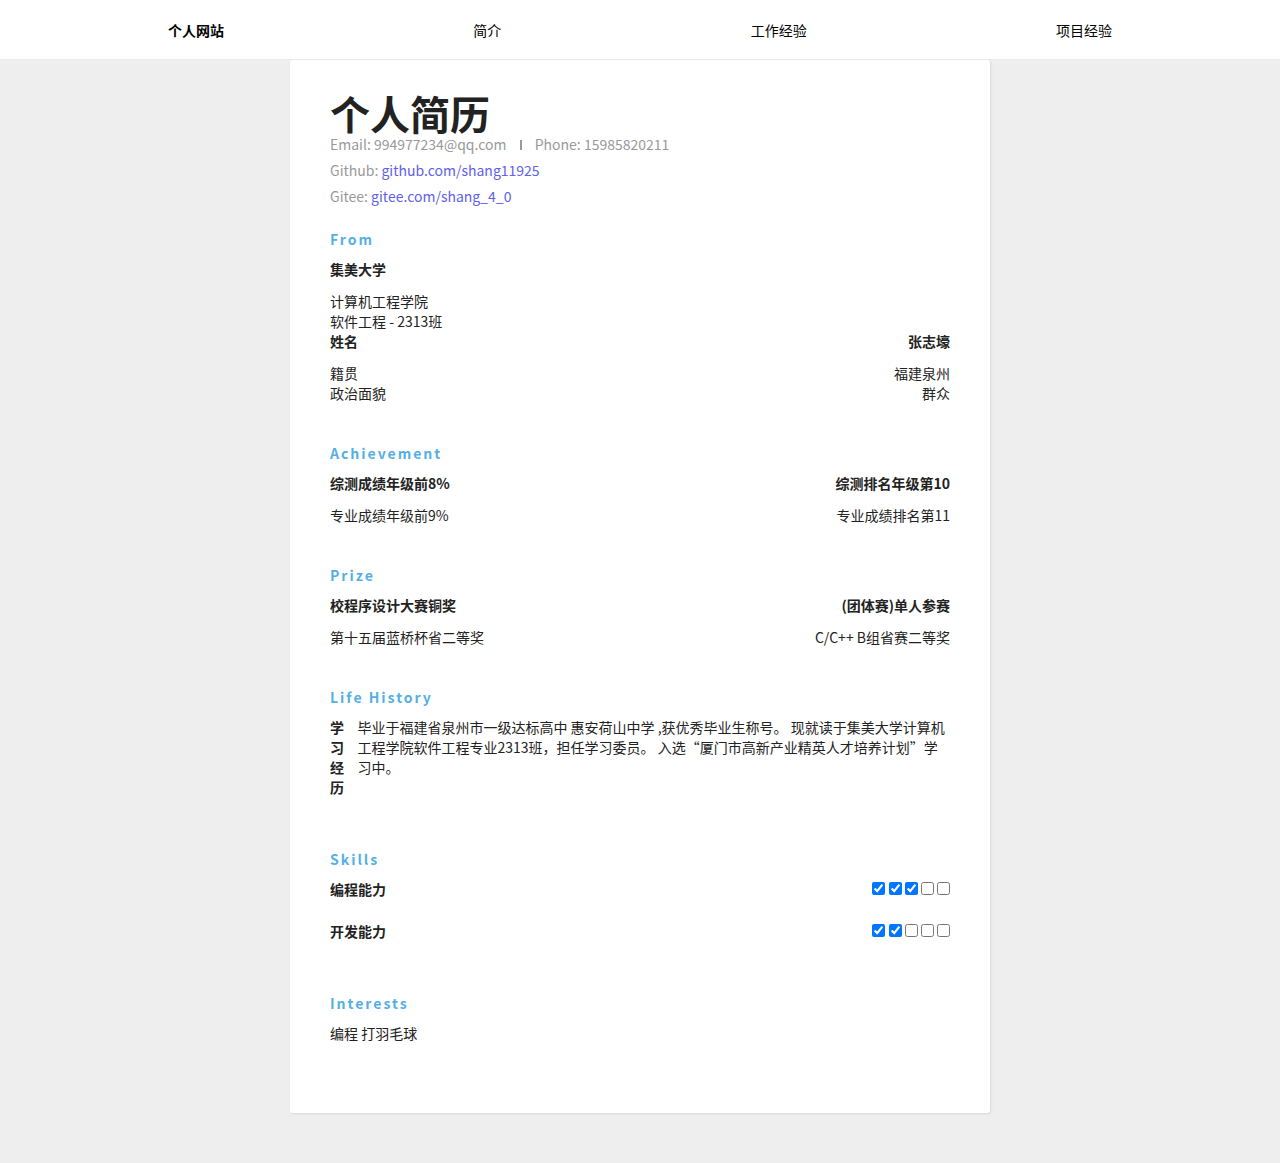
==== commit f5ee6f93: "Update resume.html" ====
--- a/resume/resume.html
+++ b/resume/resume.html
@@ -121,12 +121,12 @@
                         <div class="section__list-item">
                         <div class="left">
                             <div class="name">校程序设计大赛铜奖</div>
-                            <div class="addr">ACM蓝桥校选出线</div>
+                            <div class="addr">第十五届蓝桥杯省二等奖</div>
                             <div class="duration"></div>
                         </div>
                         <div class="right">
                             <div class="name">(团体赛)单人参赛</div>
-                            <div class="desc">23级新生排名第10</div>
+                            <div class="desc">C/C++ B组省赛二等奖</div>
                         </div>
                     </div>
                     </div>
--- a/resume/style/my.css
+++ b/resume/style/my.css
@@ -0,0 +1,8 @@
+a {
+    color: rgb(96, 96, 237);
+    text-decoration: none; /* 去除链接的下划线 */
+}
+
+a:hover {
+    color: rgb(199, 70, 70);
+}
